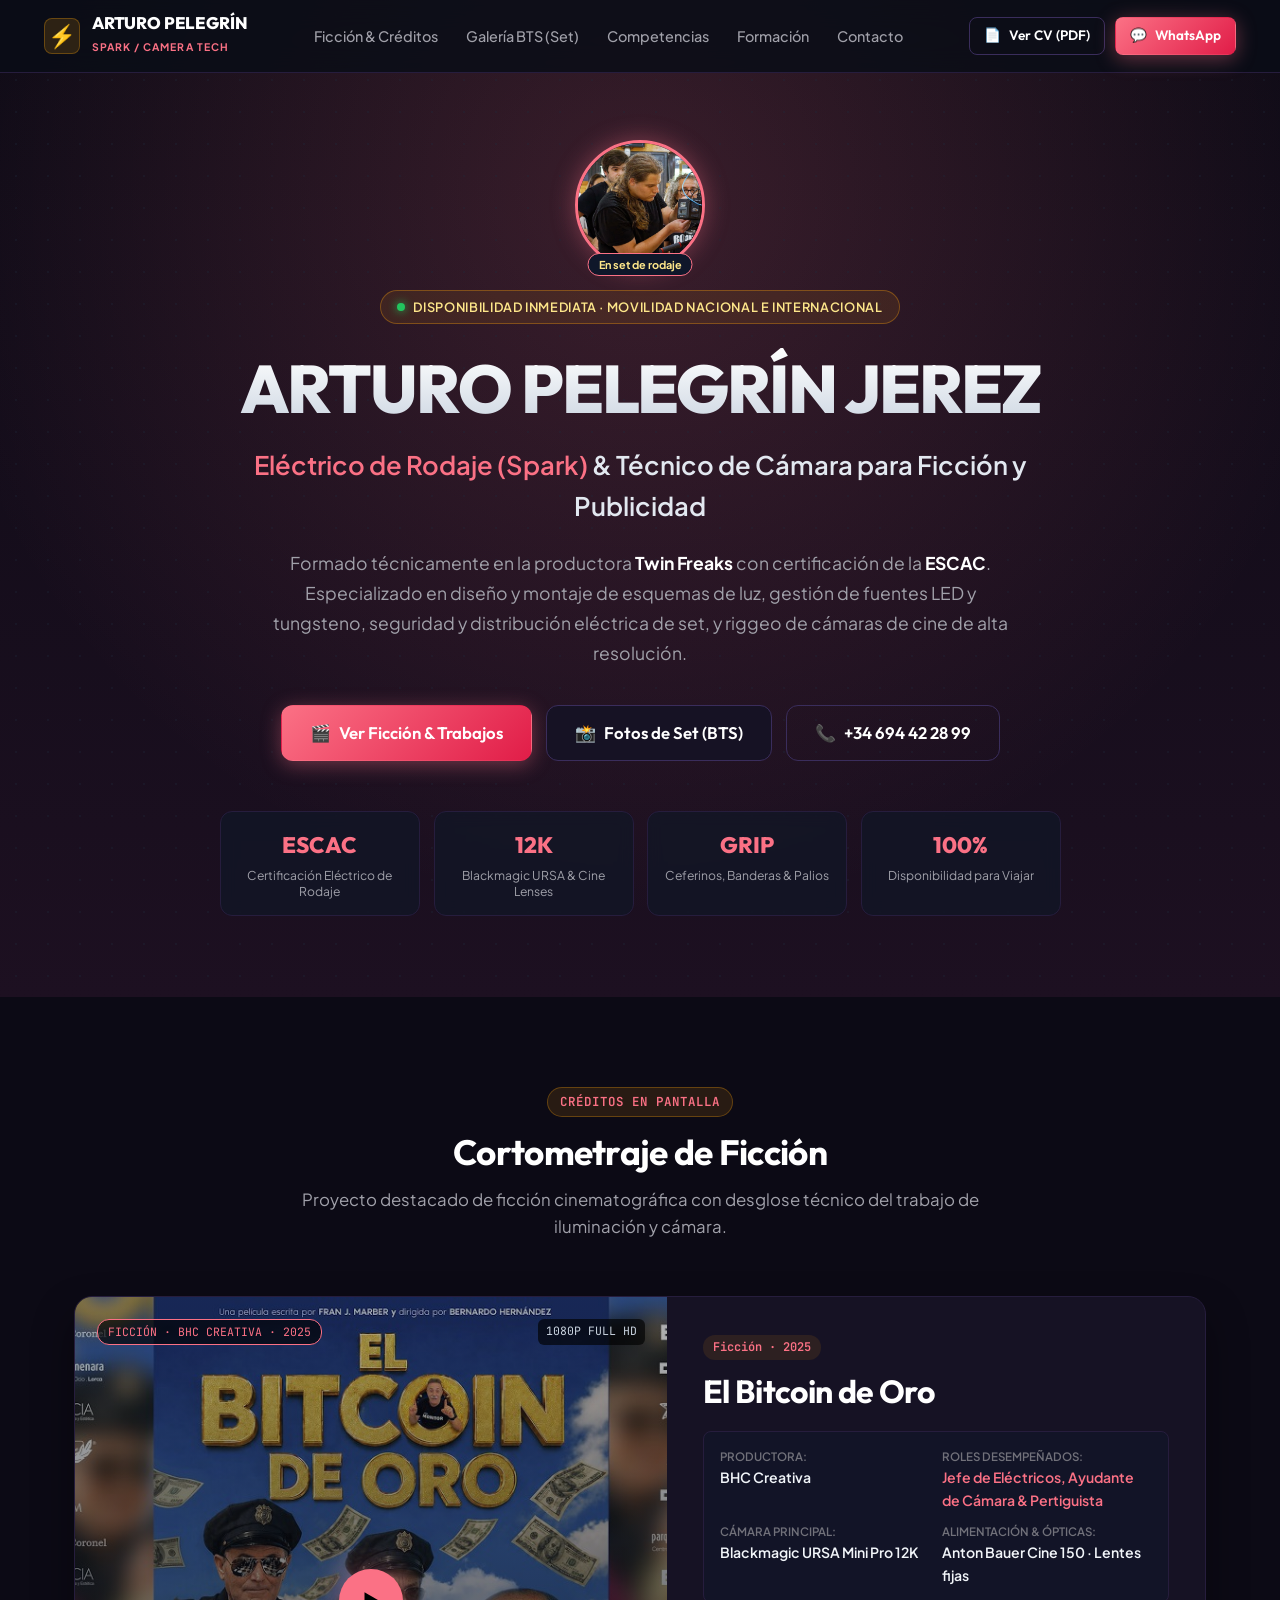
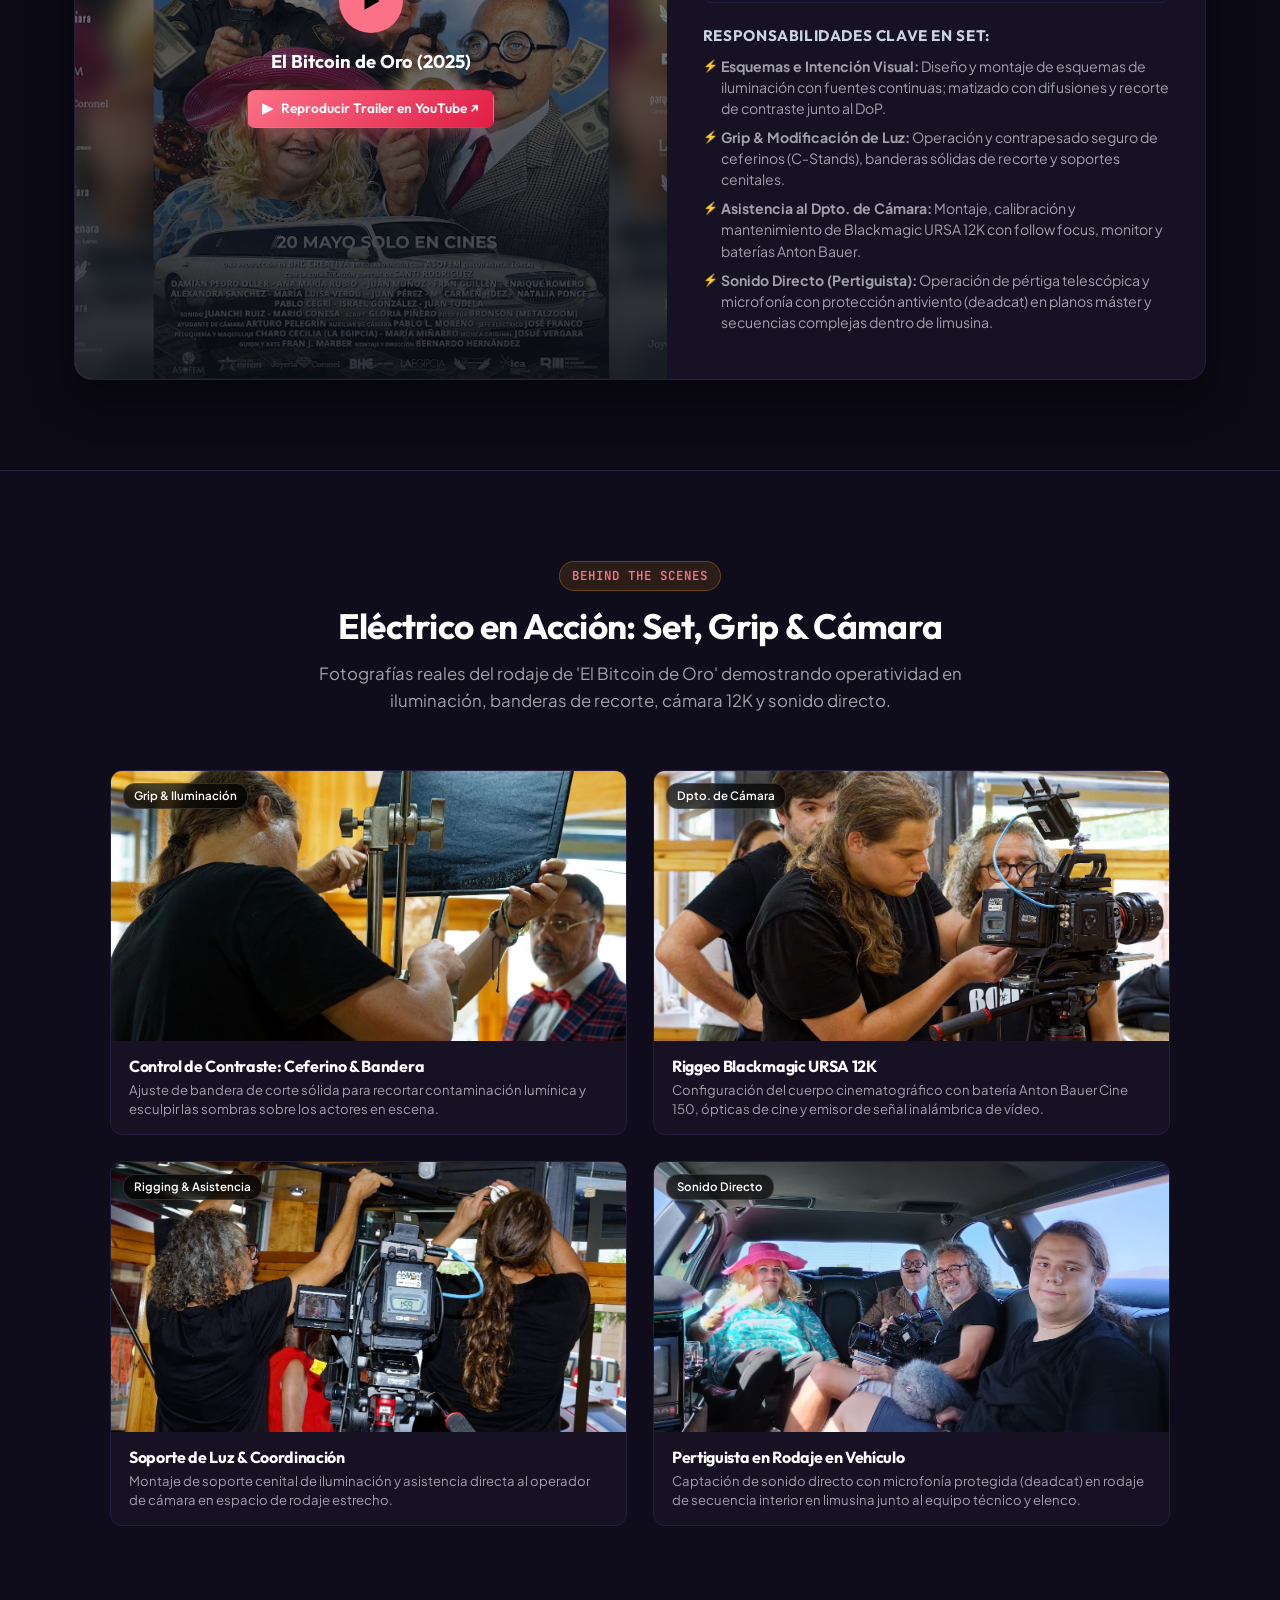
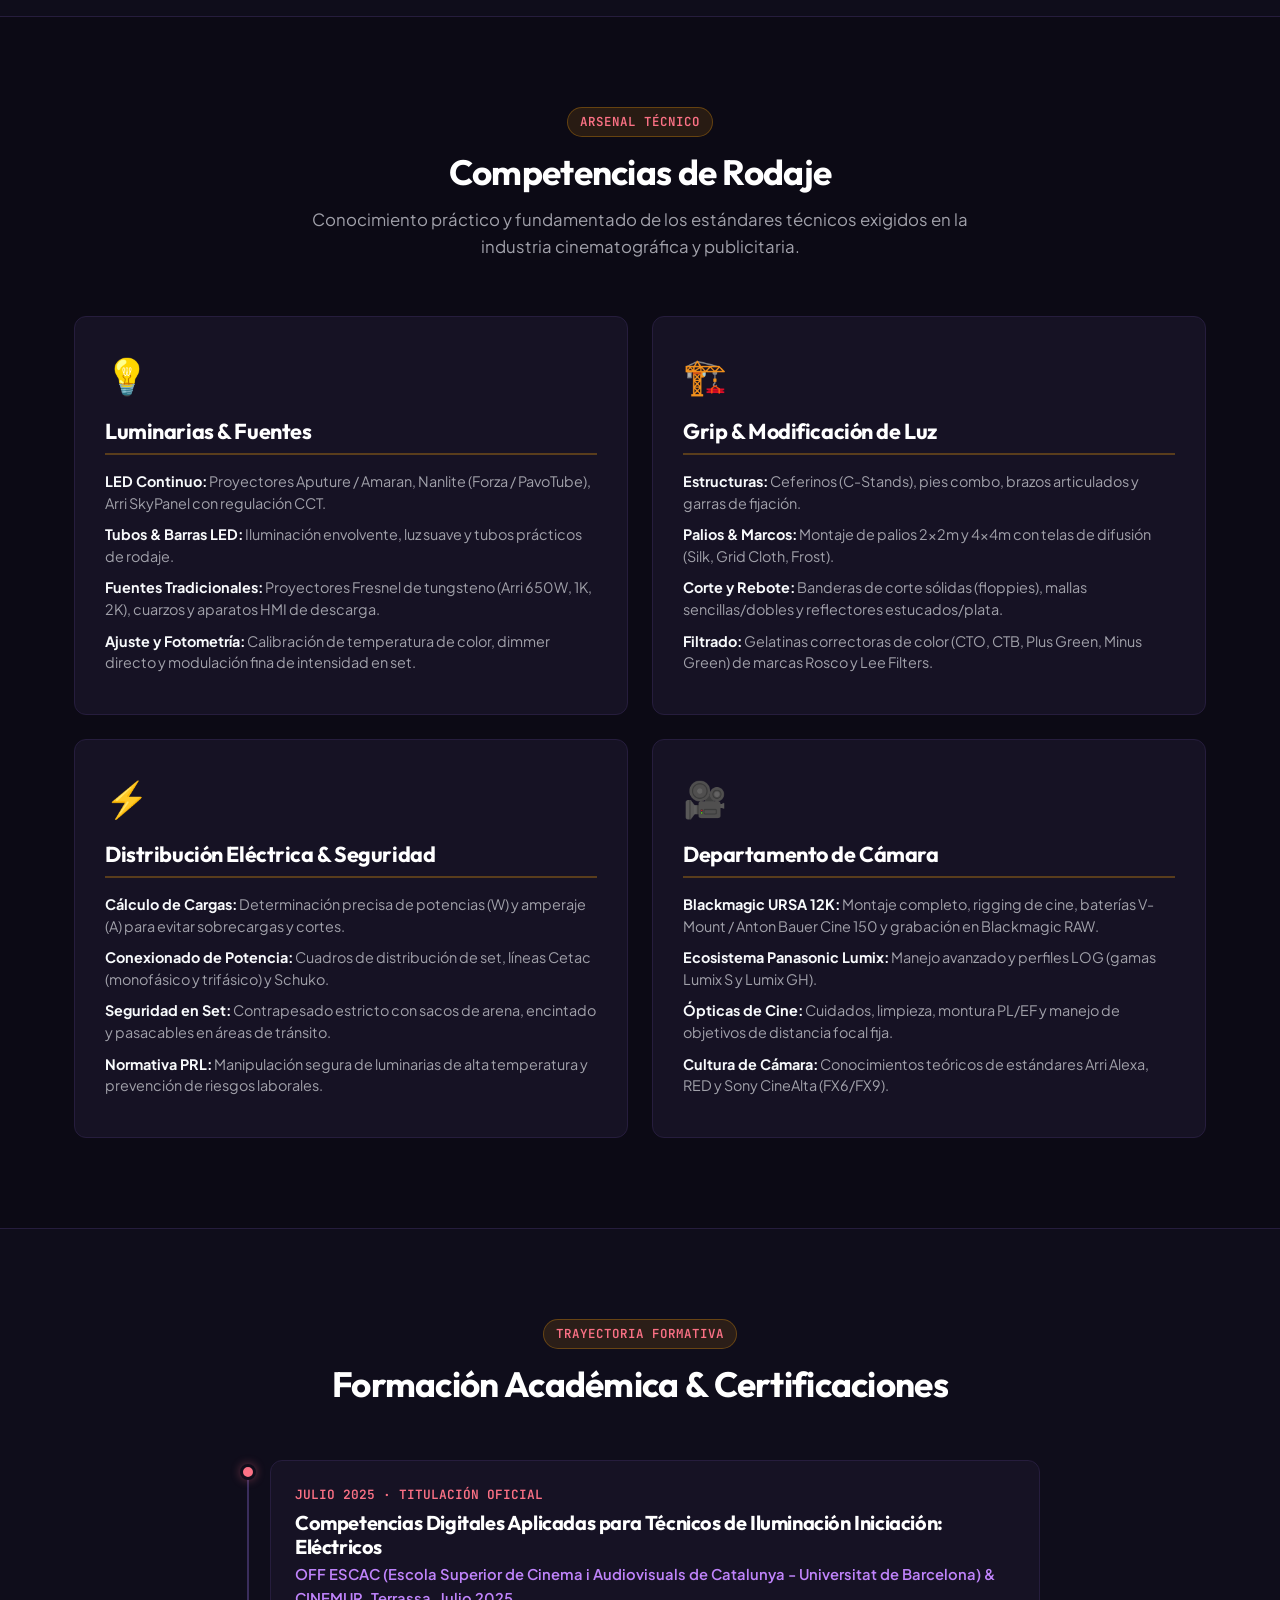
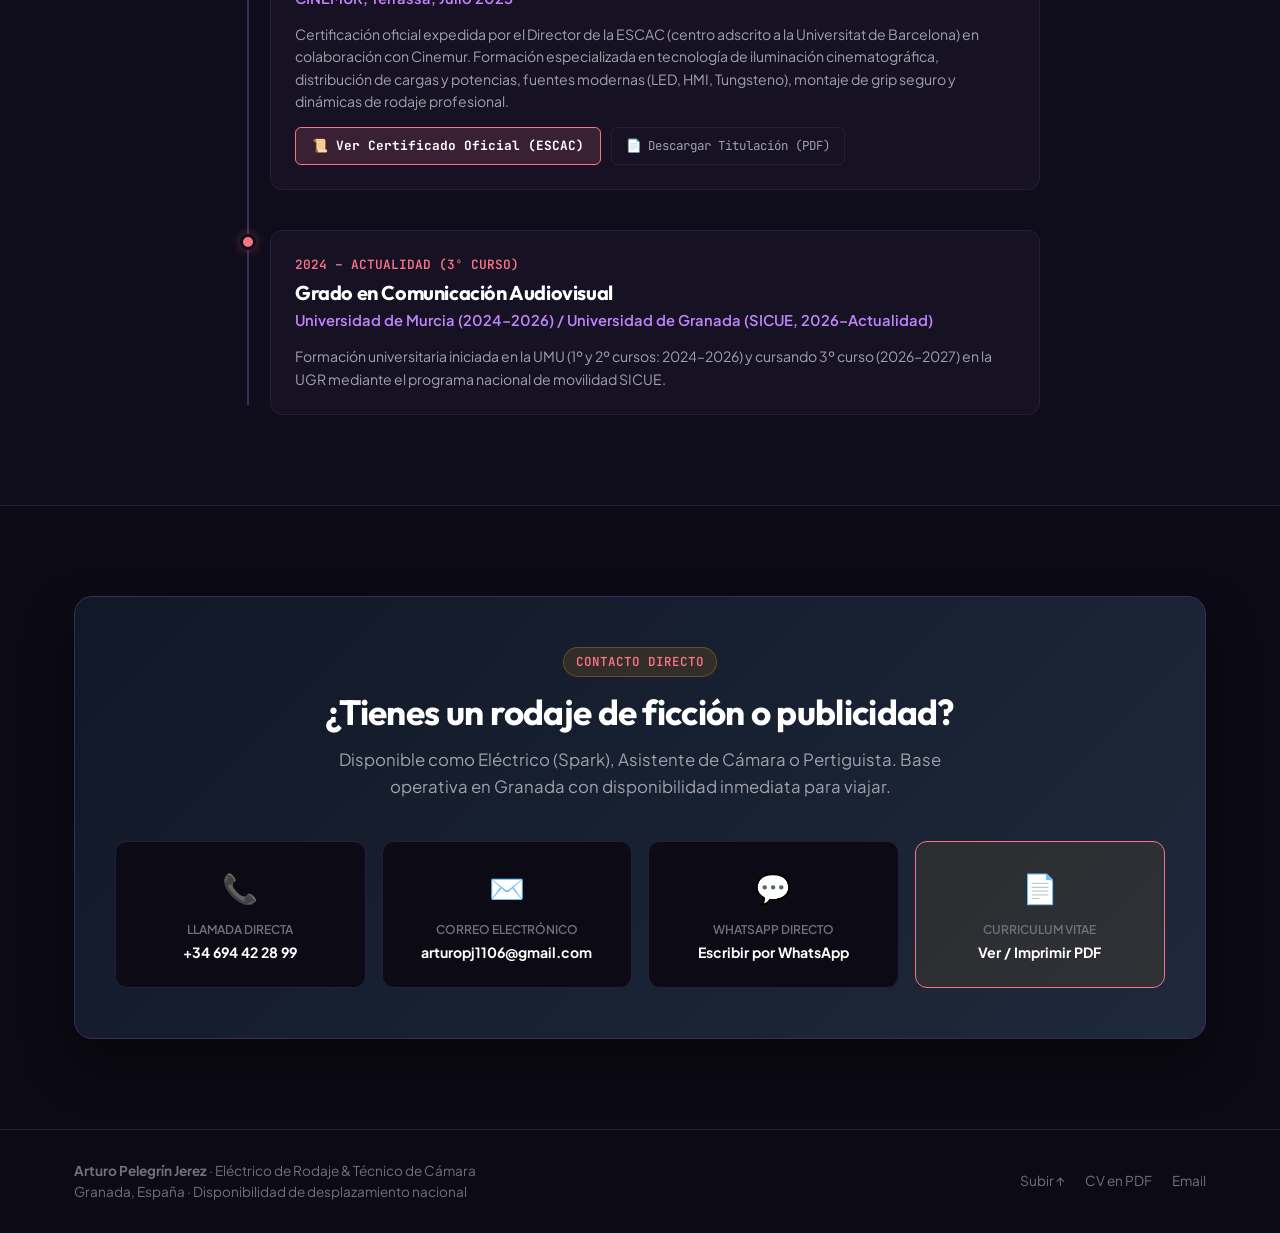
==== index.html @ cb29fe8a "Add files via upload" ====
<!DOCTYPE html>
<html lang="es">
<head>
  <meta charset="UTF-8">
  <meta name="viewport" content="width=device-width, initial-scale=1.0">
  <meta name="description" content="Portfolio profesional de Arturo Pelegrín Jerez - Eléctrico de Rodaje, Asistente de Cámara y Pertiguista para ficción y publicidad.">
  <title>Arturo Pelegrín | Eléctrico de Rodaje & Asistente de Cámara</title>
  
  <link rel="preconnect" href="https://fonts.googleapis.com">
  <link rel="preconnect" href="https://fonts.gstatic.com" crossorigin>
  <link href="https://fonts.googleapis.com/css2?family=Outfit:wght@300;400;500;600;700;800&family=Plus+Jakarta+Sans:wght@300;400;500;600;700&family=JetBrains+Mono:wght@400;600&display=swap" rel="stylesheet">
  
  <link rel="stylesheet" href="styles.css">
</head>
<body>

  <!-- Barra de Progreso de Scroll Superior -->
  <div class="scroll-progress-line" id="scrollProgressLine" aria-hidden="true"></div>

  <!-- Navegación Superior -->
  <nav class="navbar" id="navbar">
    <div class="nav-container">
      <a href="#hero" class="brand-logo">
        <span class="logo-mark">⚡</span>
        <div class="logo-text">
          <span class="name">ARTURO PELEGRÍN</span>
          <span class="sub">SPARK / CAMERA TECH</span>
        </div>
      </a>

      <div class="nav-links">
        <a href="#fiction">Ficción & Créditos</a>
        <a href="#bts-gallery">Galería BTS (Set)</a>
        <a href="#skills">Competencias</a>
        <a href="#education">Formación</a>
        <a href="#contact">Contacto</a>
      </div>

      <div class="nav-actions">
        <a href="cv.html" target="_blank" class="btn btn-outline btn-sm">
          <span>📄</span> Ver CV (PDF)
        </a>
        <a href="https://wa.me/34694422899?text=Hola%20Arturo,%20he%20visto%20tu%20portfolio%20y%20me%20gustar%C3%ADa%20contactar%20contigo%20para%20un%20rodaje" target="_blank" class="btn btn-accent btn-sm">
          <span>💬</span> WhatsApp
        </a>
      </div>

      <button class="menu-toggle" id="menuToggle" aria-label="Abrir menú">
        <span></span>
        <span></span>
        <span></span>
      </button>
    </div>
  </nav>

  <!-- Hero Section -->
  <header class="hero" id="hero">
    <div class="hero-overlay"></div>
    <div class="hero-content">
      <div class="hero-avatar-wrap">
        <img src="IMG-20250721-WA0058.jpg" alt="Arturo Pelegrín en rodaje de cine" class="hero-avatar">
        <span class="avatar-tag">En set de rodaje</span>
      </div>
      <div class="hero-badge">
        <span class="status-dot"></span> DISPONIBILIDAD INMEDIATA · MOVILIDAD NACIONAL E INTERNACIONAL
      </div>
      <h1 class="hero-title">
        ARTURO PELEGRÍN JEREZ
      </h1>
      <p class="hero-subtitle">
        <span class="text-amber">Eléctrico de Rodaje (Spark)</span> & Técnico de Cámara para Ficción y Publicidad
      </p>
      <p class="hero-bio">
        Formado técnicamente en la productora <strong>Twin Freaks</strong> con certificación de la <strong>ESCAC</strong>. Especializado en diseño y montaje de esquemas de luz, gestión de fuentes LED y tungsteno, seguridad y distribución eléctrica de set, y riggeo de cámaras de cine de alta resolución.
      </p>
      
      <div class="hero-cta-group">
        <a href="#fiction" class="btn btn-accent btn-lg">
          <span>🎬</span> Ver Ficción & Trabajos
        </a>
        <a href="#bts-gallery" class="btn btn-secondary btn-lg">
          <span>📸</span> Fotos de Set (BTS)
        </a>
        <a href="tel:+34694422899" class="btn btn-outline btn-lg">
          <span>📞</span> +34 694 42 28 99
        </a>
      </div>

      <!-- Métricas rápidas de rodaje -->
      <div class="hero-stats">
        <div class="stat-card">
          <div class="stat-number">ESCAC</div>
          <div class="stat-label">Certificación Eléctrico de Rodaje</div>
        </div>
        <div class="stat-card">
          <div class="stat-number">12K</div>
          <div class="stat-label">Blackmagic URSA & Cine Lenses</div>
        </div>
        <div class="stat-card">
          <div class="stat-number">GRIP</div>
          <div class="stat-label">Ceferinos, Banderas & Palios</div>
        </div>
        <div class="stat-card">
          <div class="stat-number">100%</div>
          <div class="stat-label">Disponibilidad para Viajar</div>
        </div>
      </div>
    </div>
  </header>

  <!-- Ficción y Crédito Destacado: El Bitcoin de Oro -->
  <section class="section" id="fiction">
    <div class="container">
      <div class="section-header">
        <span class="section-tag">CRÉDITOS EN PANTALLA</span>
        <h2 class="section-title">Cortometraje de Ficción</h2>
        <p class="section-description">
          Proyecto destacado de ficción cinematográfica con desglose técnico del trabajo de iluminación y cámara.
        </p>
      </div>

      <div class="project-card">
        <!-- Visual / Reproductor -->
        <div class="project-media">
          <div class="video-container" id="videoContainer" style="position: relative; width: 100%; height: 100%; min-height: 380px; background: #000; overflow: hidden;">
            <img src="trailer_poster.jpg" alt="El Bitcoin de Oro — Cartel Oficial" style="width: 100%; height: 100%; object-fit: cover; display: block;">
            <div style="position: absolute; inset: 0; background: linear-gradient(180deg, rgba(10,14,23,0.3) 0%, rgba(10,14,23,0.85) 100%); display: flex; flex-direction: column; justify-content: space-between; padding: 22px;">
              <div style="display: flex; justify-content: space-between; font-family: 'JetBrains Mono', monospace; font-size: 0.72rem; color: #cbd5e1; text-transform: uppercase;">
                <span style="background: rgba(0,0,0,0.65); border: 1px solid var(--amber); color: var(--amber); padding: 3px 10px; border-radius: 12px;">Ficción · BHC Creativa · 2025</span>
                <span style="background: rgba(0,0,0,0.65); padding: 3px 8px; border-radius: 6px;">1080p Full HD</span>
              </div>
              <div style="display: flex; flex-direction: column; align-items: center; justify-content: center; gap: 14px; text-align: center;">
                <a href="https://www.youtube.com/watch?v=bVJZdsOnWVM" target="_blank" rel="noopener noreferrer" style="width: 64px; height: 64px; background: var(--amber); color: #000; border-radius: 50%; display: flex; align-items: center; justify-content: center; box-shadow: 0 0 30px var(--amber-glow); text-decoration: none; transition: transform 0.2s;" onmouseover="this.style.transform='scale(1.1)'" onmouseout="this.style.transform='scale(1)'" aria-label="Reproducir trailer en YouTube">
                  <svg width="26" height="26" viewBox="0 0 24 24" fill="currentColor"><polygon points="6 4 20 12 6 20 6 4"></polygon></svg>
                </a>
                <div style="font-size: 1.15rem; font-weight: 700; color: #fff; font-family: 'Outfit', sans-serif;">El Bitcoin de Oro (2025)</div>
                <a href="https://www.youtube.com/watch?v=bVJZdsOnWVM" target="_blank" rel="noopener noreferrer" class="btn btn-accent btn-sm">
                  <span>▶</span> Reproducir Trailer en YouTube ↗
                </a>
              </div>
              <div style="height: 6px;"></div>
            </div>
          </div>
        </div>

        <!-- Ficha Técnica y Rol -->
        <div class="project-info">
          <div class="project-tag-pill">Ficción · 2025</div>
          <h3 class="project-title">El Bitcoin de Oro</h3>
          <div class="project-meta-grid">
            <div class="meta-item">
              <span class="meta-label">Productora:</span>
              <span class="meta-val">BHC Creativa</span>
            </div>
            <div class="meta-item">
              <span class="meta-label">Roles Desempeñados:</span>
              <span class="meta-val highlight-amber">Jefe de Eléctricos, Ayudante de Cámara & Pertiguista</span>
            </div>
            <div class="meta-item">
              <span class="meta-label">Cámara Principal:</span>
              <span class="meta-val">Blackmagic URSA Mini Pro 12K</span>
            </div>
            <div class="meta-item">
              <span class="meta-label">Alimentación & Ópticas:</span>
              <span class="meta-val">Anton Bauer Cine 150 · Lentes fijas</span>
            </div>
          </div>

          <div class="project-duties">
            <h4>Responsabilidades Clave en Set:</h4>
            <ul>
              <li><strong>Esquemas e Intención Visual:</strong> Diseño y montaje de esquemas de iluminación con fuentes continuas; matizado con difusiones y recorte de contraste junto al DoP.</li>
              <li><strong>Grip & Modificación de Luz:</strong> Operación y contrapesado seguro de ceferinos (C-Stands), banderas sólidas de recorte y soportes cenitales.</li>
              <li><strong>Asistencia al Dpto. de Cámara:</strong> Montaje, calibración y mantenimiento de Blackmagic URSA 12K con follow focus, monitor y baterías Anton Bauer.</li>
              <li><strong>Sonido Directo (Pertiguista):</strong> Operación de pértiga telescópica y microfonía con protección antiviento (deadcat) en planos máster y secuencias complejas dentro de limusina.</li>
            </ul>
          </div>
        </div>
      </div>
    </div>
  </section>

  <!-- Galería BTS (Behind The Scenes) -->
  <section class="section section-dark" id="bts-gallery">
    <div class="container">
      <div class="section-header">
        <span class="section-tag">BEHIND THE SCENES</span>
        <h2 class="section-title">Eléctrico en Acción: Set, Grip & Cámara</h2>
        <p class="section-description">
          Fotografías reales del rodaje de 'El Bitcoin de Oro' demostrando operatividad en iluminación, banderas de recorte, cámara 12K y sonido directo.
        </p>
      </div>

      <div class="bts-grid" id="btsGrid">
        <!-- Foto BTS 1: Grip & Bandera -->
        <div class="bts-card" onclick="openLightbox(0)">
          <div class="bts-thumb">
            <img src="IMG-20250721-WA0067.jpg" alt="Ajuste fino de ceferino y bandera sólida de corte en set" loading="lazy">
            <span class="bts-category">Grip & Iluminación</span>
          </div>
          <div class="bts-caption">
            <h4>Control de Contraste: Ceferino & Bandera</h4>
            <p>Ajuste de bandera de corte sólida para recortar contaminación lumínica y esculpir las sombras sobre los actores en escena.</p>
          </div>
        </div>

        <!-- Foto BTS 2: Asistencia de Cámara 12K -->
        <div class="bts-card" onclick="openLightbox(1)">
          <div class="bts-thumb">
            <img src="IMG-20250721-WA0058.jpg" alt="Arturo ajustando la Blackmagic URSA Mini Pro 12K en set" loading="lazy">
            <span class="bts-category">Dpto. de Cámara</span>
          </div>
          <div class="bts-caption">
            <h4>Riggeo Blackmagic URSA 12K</h4>
            <p>Configuración del cuerpo cinematográfico con batería Anton Bauer Cine 150, ópticas de cine y emisor de señal inalámbrica de vídeo.</p>
          </div>
        </div>

        <!-- Foto BTS 3: Rigging y Posición de Cámara -->
        <div class="bts-card" onclick="openLightbox(2)">
          <div class="bts-thumb">
            <img src="IMG-20250721-WA0025.jpg" alt="Instalación de soporte de luz y posición de cámara" loading="lazy">
            <span class="bts-category">Rigging & Asistencia</span>
          </div>
          <div class="bts-caption">
            <h4>Soporte de Luz & Coordinación</h4>
            <p>Montaje de soporte cenital de iluminación y asistencia directa al operador de cámara en espacio de rodaje estrecho.</p>
          </div>
        </div>

        <!-- Foto BTS 4: Pertiguista / Sonido en Vehículo -->
        <div class="bts-card" onclick="openLightbox(3)">
          <div class="bts-thumb">
            <img src="IMG-20250713-WA0035.jpg" alt="Pertiguista y operador en rodaje interior de limusina" loading="lazy">
            <span class="bts-category">Sonido Directo</span>
          </div>
          <div class="bts-caption">
            <h4>Pertiguista en Rodaje en Vehículo</h4>
            <p>Captación de sonido directo con microfonía protegida (deadcat) en rodaje de secuencia interior en limusina junto al equipo técnico y elenco.</p>
          </div>
        </div>
      </div>
    </div>
  </section>

  <!-- Competencias Técnicas (Hard Skills) -->
  <section class="section" id="skills">
    <div class="container">
      <div class="section-header">
        <span class="section-tag">ARSENAL TÉCNICO</span>
        <h2 class="section-title">Competencias de Rodaje</h2>
        <p class="section-description">
          Conocimiento práctico y fundamentado de los estándares técnicos exigidos en la industria cinematográfica y publicitaria.
        </p>
      </div>

      <div class="skills-grid">
        <!-- Tarjeta 1: Luminarias -->
        <div class="skill-card">
          <div class="skill-card-icon">💡</div>
          <h3 class="skill-card-title">Luminarias & Fuentes</h3>
          <ul class="skill-card-list">
            <li><strong>LED Continuo:</strong> Proyectores Aputure / Amaran, Nanlite (Forza / PavoTube), Arri SkyPanel con regulación CCT.</li>
            <li><strong>Tubos & Barras LED:</strong> Iluminación envolvente, luz suave y tubos prácticos de rodaje.</li>
            <li><strong>Fuentes Tradicionales:</strong> Proyectores Fresnel de tungsteno (Arri 650W, 1K, 2K), cuarzos y aparatos HMI de descarga.</li>
            <li><strong>Ajuste y Fotometría:</strong> Calibración de temperatura de color, dimmer directo y modulación fina de intensidad en set.</li>
          </ul>
        </div>

        <!-- Tarjeta 2: Grip & Modificación -->
        <div class="skill-card">
          <div class="skill-card-icon">🏗️</div>
          <h3 class="skill-card-title">Grip & Modificación de Luz</h3>
          <ul class="skill-card-list">
            <li><strong>Estructuras:</strong> Ceferinos (C-Stands), pies combo, brazos articulados y garras de fijación.</li>
            <li><strong>Palios & Marcos:</strong> Montaje de palios 2x2m y 4x4m con telas de difusión (Silk, Grid Cloth, Frost).</li>
            <li><strong>Corte y Rebote:</strong> Banderas de corte sólidas (floppies), mallas sencillas/dobles y reflectores estucados/plata.</li>
            <li><strong>Filtrado:</strong> Gelatinas correctoras de color (CTO, CTB, Plus Green, Minus Green) de marcas Rosco y Lee Filters.</li>
          </ul>
        </div>

        <!-- Tarjeta 3: Distribución Eléctrica -->
        <div class="skill-card">
          <div class="skill-card-icon">⚡</div>
          <h3 class="skill-card-title">Distribución Eléctrica & Seguridad</h3>
          <ul class="skill-card-list">
            <li><strong>Cálculo de Cargas:</strong> Determinación precisa de potencias (W) y amperaje (A) para evitar sobrecargas y cortes.</li>
            <li><strong>Conexionado de Potencia:</strong> Cuadros de distribución de set, líneas Cetac (monofásico y trifásico) y Schuko.</li>
            <li><strong>Seguridad en Set:</strong> Contrapesado estricto con sacos de arena, encintado y pasacables en áreas de tránsito.</li>
            <li><strong>Normativa PRL:</strong> Manipulación segura de luminarias de alta temperatura y prevención de riesgos laborales.</li>
          </ul>
        </div>

        <!-- Tarjeta 4: Departamento de Cámara -->
        <div class="skill-card">
          <div class="skill-card-icon">🎥</div>
          <h3 class="skill-card-title">Departamento de Cámara</h3>
          <ul class="skill-card-list">
            <li><strong>Blackmagic URSA 12K:</strong> Montaje completo, rigging de cine, baterías V-Mount / Anton Bauer Cine 150 y grabación en Blackmagic RAW.</li>
            <li><strong>Ecosistema Panasonic Lumix:</strong> Manejo avanzado y perfiles LOG (gamas Lumix S y Lumix GH).</li>
            <li><strong>Ópticas de Cine:</strong> Cuidados, limpieza, montura PL/EF y manejo de objetivos de distancia focal fija.</li>
            <li><strong>Cultura de Cámara:</strong> Conocimientos teóricos de estándares Arri Alexa, RED y Sony CineAlta (FX6/FX9).</li>
          </ul>
        </div>
      </div>
    </div>
  </section>

  <!-- Formación Académica & Certificaciones -->
  <section class="section section-dark" id="education">
    <div class="container">
      <div class="section-header">
        <span class="section-tag">TRAYECTORIA FORMATIVA</span>
        <h2 class="section-title">Formación Académica & Certificaciones</h2>
      </div>

      <div class="timeline">
        <div class="timeline-item">
          <div class="timeline-dot"></div>
          <div class="timeline-content">
            <div class="timeline-date">JULIO 2025 · TITULACIÓN OFICIAL</div>
            <h3 class="timeline-title">Competencias Digitales Aplicadas para Técnicos de Iluminación Iniciación: Eléctricos</h3>
            <div class="timeline-institution">OFF ESCAC (Escola Superior de Cinema i Audiovisuals de Catalunya - Universitat de Barcelona) & CINEMUR, Terrassa, Julio 2025</div>
            <p class="timeline-desc">Certificación oficial expedida por el Director de la ESCAC (centro adscrito a la Universitat de Barcelona) en colaboración con Cinemur. Formación especializada en tecnología de iluminación cinematográfica, distribución de cargas y potencias, fuentes modernas (LED, HMI, Tungsteno), montaje de grip seguro y dinámicas de rodaje profesional.</p>
            <div style="margin-top: 14px; display: flex; gap: 10px; flex-wrap: wrap;">
              <button onclick="openCertificateModal()" style="display:inline-flex; align-items:center; gap:8px; background:rgba(251,113,133,0.15); border:1px solid var(--amber); color:var(--primary, #fff); padding:8px 16px; border-radius:6px; font-family:'JetBrains Mono',monospace; font-size:0.8rem; font-weight:700; cursor:pointer; transition:all 0.2s;">
                📜 <span>Ver Certificado Oficial (ESCAC)</span>
              </button>
              <a href="certificado_escac.pdf" target="_blank" style="display:inline-flex; align-items:center; gap:6px; background:var(--bg-card); border:1px solid var(--border); color:var(--text-muted); padding:8px 14px; border-radius:6px; font-family:'JetBrains Mono',monospace; font-size:0.78rem; text-decoration:none;">
                📄 <span>Descargar Titulación (PDF)</span>
              </a>
            </div>
          </div>
        </div>

        <div class="timeline-item">
          <div class="timeline-dot"></div>
          <div class="timeline-content">
            <div class="timeline-date">2024 – ACTUALIDAD (3º CURSO)</div>
            <h3 class="timeline-title">Grado en Comunicación Audiovisual</h3>
            <div class="timeline-institution">Universidad de Murcia (2024–2026) / Universidad de Granada (SICUE, 2026–Actualidad)</div>
            <p class="timeline-desc">Formación universitaria iniciada en la UMU (1º y 2º cursos: 2024–2026) y cursando 3º curso (2026–2027) en la UGR mediante el programa nacional de movilidad SICUE.</p>
          </div>
        </div>
      </div>
    </div>
  </section>

  <!-- Contacto Directo -->
  <section class="section" id="contact">
    <div class="container">
      <div class="contact-card">
        <div class="contact-header">
          <span class="section-tag">CONTACTO DIRECTO</span>
          <h2 class="contact-title">¿Tienes un rodaje de ficción o publicidad?</h2>
          <p class="contact-desc">Disponible como Eléctrico (Spark), Asistente de Cámara o Pertiguista. Base operativa en Granada con disponibilidad inmediata para viajar.</p>
        </div>

        <div class="contact-methods">
          <a href="tel:+34694422899" class="contact-method-card">
            <div class="contact-icon">📞</div>
            <div class="contact-info">
              <span class="method-label">Llamada Directa</span>
              <span class="method-val">+34 694 42 28 99</span>
            </div>
          </a>

          <a href="mailto:arturopj1106@gmail.com" class="contact-method-card">
            <div class="contact-icon">✉️</div>
            <div class="contact-info">
              <span class="method-label">Correo Electrónico</span>
              <span class="method-val">arturopj1106@gmail.com</span>
            </div>
          </a>

          <a href="https://wa.me/34694422899?text=Hola%20Arturo,%20te%20escribo%20para%20un%20proyecto" target="_blank" class="contact-method-card">
            <div class="contact-icon">💬</div>
            <div class="contact-info">
              <span class="method-label">WhatsApp Directo</span>
              <span class="method-val">Escribir por WhatsApp</span>
            </div>
          </a>

          <a href="cv.html" target="_blank" class="contact-method-card highlight-card">
            <div class="contact-icon">📄</div>
            <div class="contact-info">
              <span class="method-label">Curriculum Vitae</span>
              <span class="method-val">Ver / Imprimir PDF</span>
            </div>
          </a>
        </div>
      </div>
    </div>
  </section>

  <!-- Footer -->
  <footer class="footer">
    <div class="container footer-content">
      <div class="footer-left">
        <strong>Arturo Pelegrín Jerez</strong> · Eléctrico de Rodaje & Técnico de Cámara
        <p>Granada, España · Disponibilidad de desplazamiento nacional</p>
      </div>
      <div class="footer-right">
        <a href="#hero">Subir ↑</a>
        <a href="cv.html" target="_blank">CV en PDF</a>
        <a href="mailto:arturopj1106@gmail.com">Email</a>
      </div>
    </div>
  </footer>

  <!-- Lightbox Modal para Galería BTS -->
  <div class="lightbox" id="lightbox" onclick="closeLightbox(event)">
    <div class="lightbox-dialog" onclick="event.stopPropagation()">
      <button class="lightbox-close" onclick="closeLightbox()" aria-label="Cerrar">✕</button>
      <div class="lightbox-img-box" id="lightboxImgBox">
        <!-- Renderizado por script.js -->
      </div>
      <div class="lightbox-caption" id="lightboxCaption"></div>
    </div>
  </div>

  <script src="script.js"></script>
</body>
</html>
---- styles.css ----
/* ==========================================================================
   PORTFOLIO ARTURO PELEGRÍN - ESTILOS CINEMATOGRÁFICOS MODERNOS
   ========================================================================== */

:root {
  --bg-dark: #0c0a15;
  --bg-card: #161224;
  --bg-card-hover: #211a36;
  --bg-surface: #0f0d1b;
  --primary: #ffffff;
  --text-muted: #a1a1aa;
  --text-dim: #71717a;
  --border: #261d3d;
  --border-light: #3a2d5c;
  --amber: #fb7185;
  --amber-glow: rgba(251, 113, 133, 0.38);
  --amber-dark: #e11d48;
  --blue-tech: #c084fc;
  --radius-sm: 8px;
  --radius-md: 12px;
  --radius-lg: 18px;
  --transition: all 0.25s cubic-bezier(0.16, 1, 0.3, 1);
}

* {
  box-sizing: border-box;
  margin: 0;
  padding: 0;
}

html {
  scroll-behavior: smooth;
  font-size: 16px;
}

body {
  font-family: 'Plus Jakarta Sans', -apple-system, BlinkMacSystemFont, sans-serif;
  background-color: var(--bg-dark);
  color: var(--primary);
  line-height: 1.6;
  overflow-x: hidden;
  -webkit-font-smoothing: antialiased;
}

a {
  color: inherit;
  text-decoration: none;
}

.container {
  width: 100%;
  max-width: 1180px;
  margin: 0 auto;
  padding: 0 24px;
}

/* ==========================================================================
   TIPOGRAFÍA Y ELEMENTOS GLOBALES
   ========================================================================== */

h1, h2, h3, h4 {
  font-family: 'Outfit', sans-serif;
  font-weight: 700;
  letter-spacing: -0.02em;
  line-height: 1.2;
}

.text-amber {
  color: var(--amber);
}

.section {
  padding: 90px 0;
  position: relative;
}

.section-dark {
  background-color: var(--bg-surface);
  border-top: 1px solid var(--border);
  border-bottom: 1px solid var(--border);
}

.section-header {
  text-align: center;
  max-width: 680px;
  margin: 0 auto 55px auto;
}

.section-tag {
  display: inline-block;
  font-family: 'JetBrains Mono', monospace;
  font-size: 0.78rem;
  font-weight: 600;
  color: var(--amber);
  background: rgba(245, 158, 11, 0.12);
  border: 1px solid rgba(245, 158, 11, 0.3);
  padding: 4px 12px;
  border-radius: 20px;
  letter-spacing: 0.08em;
  margin-bottom: 14px;
  text-transform: uppercase;
}

.section-title {
  font-size: 2.2rem;
  margin-bottom: 14px;
}

.section-description {
  font-size: 1.05rem;
  color: var(--text-muted);
}

/* ==========================================================================
   BOTONES
   ========================================================================== */

.btn {
  display: inline-flex;
  align-items: center;
  justify-content: center;
  gap: 8px;
  font-family: 'Outfit', sans-serif;
  font-weight: 600;
  padding: 10px 20px;
  border-radius: var(--radius-sm);
  cursor: pointer;
  transition: var(--transition);
  font-size: 0.95rem;
  border: 1px solid transparent;
}

.btn-sm {
  padding: 7px 14px;
  font-size: 0.85rem;
}

.btn-lg {
  padding: 14px 28px;
  font-size: 1.05rem;
  border-radius: var(--radius-md);
}

.btn-accent {
  background: linear-gradient(135deg, var(--amber) 0%, var(--amber-dark) 100%);
  color: #ffffff;
  box-shadow: 0 4px 20px var(--amber-glow);
}

.btn-accent:hover {
  transform: translateY(-2px);
  box-shadow: 0 8px 25px rgba(245, 158, 11, 0.4);
}

.btn-secondary {
  background: var(--bg-card);
  color: #ffffff;
  border-color: var(--border-light);
}

.btn-secondary:hover {
  background: var(--bg-card-hover);
  border-color: var(--amber);
  transform: translateY(-2px);
}

.btn-outline {
  background: transparent;
  color: #ffffff;
  border-color: var(--border-light);
}

.btn-outline:hover {
  border-color: var(--amber);
  color: var(--amber);
  background: rgba(245, 158, 11, 0.05);
}

/* ==========================================================================
   NAVBAR
   ========================================================================== */

.navbar {
  position: fixed;
  top: 0;
  left: 0;
  width: 100%;
  z-index: 100;
  background: rgba(10, 14, 23, 0.85);
  backdrop-filter: blur(14px);
  border-bottom: 1px solid var(--border);
  transition: var(--transition);
}

.nav-container {
  max-width: 1240px;
  margin: 0 auto;
  padding: 14px 24px;
  display: flex;
  align-items: center;
  justify-content: space-between;
}

.brand-logo {
  display: flex;
  align-items: center;
  gap: 12px;
}

.logo-mark {
  font-size: 1.4rem;
  background: rgba(245, 158, 11, 0.15);
  width: 36px;
  height: 36px;
  display: flex;
  align-items: center;
  justify-content: center;
  border-radius: 8px;
  border: 1px solid rgba(245, 158, 11, 0.3);
}

.logo-text .name {
  font-family: 'Outfit', sans-serif;
  font-size: 1.05rem;
  font-weight: 800;
  letter-spacing: -0.01em;
  display: block;
  line-height: 1.1;
}

.logo-text .sub {
  font-size: 0.65rem;
  color: var(--amber);
  font-weight: 700;
  letter-spacing: 0.1em;
}

.nav-links {
  display: flex;
  align-items: center;
  gap: 28px;
}

.nav-links a {
  font-size: 0.9rem;
  font-weight: 500;
  color: var(--text-muted);
  transition: var(--transition);
}

.nav-links a:hover {
  color: var(--amber);
}

.nav-actions {
  display: flex;
  align-items: center;
  gap: 10px;
}

.menu-toggle {
  display: none;
  background: none;
  border: none;
  cursor: pointer;
  flex-direction: column;
  gap: 5px;
  padding: 6px;
}

.menu-toggle span {
  display: block;
  width: 22px;
  height: 2px;
  background: #ffffff;
  border-radius: 2px;
}

/* ==========================================================================
   HERO SECTION
   ========================================================================== */

.hero {
  min-height: 90vh;
  padding: 140px 24px 80px 24px;
  display: flex;
  align-items: center;
  justify-content: center;
  position: relative;
  background: radial-gradient(circle at 50% 20%, rgba(251, 113, 133, 0.18) 0%, rgba(10, 14, 23, 0) 70%), linear-gradient(180deg, #0c0a15 0%, #1d1021 100%);
  text-align: center;
}

.hero-overlay {
  position: absolute;
  inset: 0;
  background-image: radial-gradient(#1e293b 1px, transparent 1px);
  background-size: 32px 32px;
  opacity: 0.3;
  pointer-events: none;
}

.hero-content {
  position: relative;
  max-width: 900px;
  z-index: 2;
}

.hero-avatar-wrap {
  width: 130px;
  height: 130px;
  margin: 0 auto 20px auto;
  position: relative;
}

.hero-avatar {
  width: 100%;
  height: 100%;
  border-radius: 50%;
  object-fit: cover;
  object-position: 30% 15%;
  border: 3px solid var(--amber);
  box-shadow: 0 0 25px var(--amber-glow);
  display: block;
}

.avatar-tag {
  position: absolute;
  bottom: -6px;
  left: 50%;
  transform: translateX(-50%);
  background: #0f172a;
  border: 1px solid var(--amber);
  color: #fde68a;
  font-size: 0.68rem;
  font-weight: 700;
  padding: 2px 10px;
  border-radius: 12px;
  white-space: nowrap;
}

.hero-badge {
  display: inline-flex;
  align-items: center;
  gap: 8px;
  background: rgba(245, 158, 11, 0.1);
  border: 1px solid rgba(245, 158, 11, 0.35);
  color: #fde68a;
  font-size: 0.8rem;
  font-weight: 600;
  padding: 6px 16px;
  border-radius: 30px;
  margin-bottom: 24px;
  letter-spacing: 0.05em;
}

.status-dot {
  width: 8px;
  height: 8px;
  background: #22c55e;
  border-radius: 50%;
  box-shadow: 0 0 10px #22c55e;
  animation: pulse 2s infinite;
}

@keyframes pulse {
  0% { transform: scale(0.95); opacity: 0.8; }
  50% { transform: scale(1.15); opacity: 1; }
  100% { transform: scale(0.95); opacity: 0.8; }
}

.hero-title {
  font-size: clamp(2.5rem, 6vw, 4.2rem);
  font-weight: 800;
  letter-spacing: -0.03em;
  margin-bottom: 16px;
  background: linear-gradient(180deg, #ffffff 0%, #cbd5e1 100%);
  -webkit-background-clip: text;
  -webkit-text-fill-color: transparent;
}

.hero-subtitle {
  font-size: clamp(1.2rem, 3vw, 1.6rem);
  font-weight: 600;
  color: #e2e8f0;
  margin-bottom: 22px;
}

.hero-bio {
  font-size: 1.1rem;
  color: var(--text-muted);
  max-width: 740px;
  margin: 0 auto 36px auto;
  line-height: 1.7;
}

.hero-bio strong {
  color: #ffffff;
}

.hero-cta-group {
  display: flex;
  flex-wrap: wrap;
  align-items: center;
  justify-content: center;
  gap: 14px;
  margin-bottom: 50px;
}

.hero-stats {
  display: grid;
  grid-template-columns: repeat(4, 1fr);
  gap: 14px;
  max-width: 840px;
  margin: 0 auto;
}

.stat-card {
  background: rgba(17, 24, 39, 0.7);
  border: 1px solid var(--border);
  padding: 16px;
  border-radius: var(--radius-md);
  backdrop-filter: blur(8px);
  transition: var(--transition);
}

.stat-card:hover {
  border-color: var(--amber);
  transform: translateY(-3px);
}

.stat-number {
  font-family: 'Outfit', sans-serif;
  font-size: 1.4rem;
  font-weight: 800;
  color: var(--amber);
  margin-bottom: 4px;
}

.stat-label {
  font-size: 0.76rem;
  color: var(--text-muted);
  line-height: 1.3;
}

/* ==========================================================================
   SECCIÓN FICCIÓN: EL BITCOIN DE ORO
   ========================================================================== */

.project-card {
  background: var(--bg-card);
  border: 1px solid var(--border);
  border-radius: var(--radius-lg);
  overflow: hidden;
  display: grid;
  grid-template-columns: 1.1fr 1fr;
  box-shadow: 0 20px 40px rgba(0, 0, 0, 0.4);
}

.project-media {
  background: #000000;
  display: flex;
  align-items: center;
  justify-content: center;
  position: relative;
  min-height: 380px;
}

.video-container {
  width: 100%;
  height: 100%;
  position: relative;
  display: flex;
  align-items: center;
  justify-content: center;
}

.video-placeholder {
  width: 100%;
  height: 100%;
  min-height: 380px;
  background: radial-gradient(circle, #1e293b 0%, #090d16 100%);
  display: flex;
  flex-direction: column;
  align-items: center;
  justify-content: center;
  cursor: pointer;
  position: relative;
  overflow: hidden;
}

.video-placeholder::before {
  content: "";
  position: absolute;
  inset: 0;
  background: linear-gradient(135deg, rgba(245, 158, 11, 0.15) 0%, transparent 60%);
}

.play-btn-circle {
  width: 68px;
  height: 68px;
  background: var(--amber);
  color: #000000;
  border-radius: 50%;
  display: flex;
  align-items: center;
  justify-content: center;
  box-shadow: 0 0 30px var(--amber-glow);
  transition: var(--transition);
  position: relative;
  z-index: 2;
}

.video-placeholder:hover .play-btn-circle {
  transform: scale(1.12);
  background: #fbbf24;
}

.video-meta-overlay {
  position: absolute;
  bottom: 20px;
  left: 20px;
  z-index: 2;
  text-align: left;
}

.video-meta-overlay h3 {
  font-size: 1.15rem;
  color: #ffffff;
}

.video-meta-overlay p {
  font-size: 0.85rem;
  color: var(--amber);
}

.project-info {
  padding: 38px 36px;
  display: flex;
  flex-direction: column;
  justify-content: center;
}

.project-tag-pill {
  align-self: flex-start;
  font-family: 'JetBrains Mono', monospace;
  font-size: 0.75rem;
  font-weight: 600;
  color: var(--amber);
  background: rgba(245, 158, 11, 0.1);
  padding: 3px 10px;
  border-radius: 12px;
  margin-bottom: 12px;
}

.project-title {
  font-size: 2rem;
  margin-bottom: 20px;
}

.project-meta-grid {
  display: grid;
  grid-template-columns: 1fr 1fr;
  gap: 12px;
  background: rgba(15, 23, 42, 0.6);
  padding: 16px;
  border-radius: var(--radius-sm);
  border: 1px solid var(--border);
  margin-bottom: 24px;
}

.meta-item {
  display: flex;
  flex-direction: column;
}

.meta-label {
  font-size: 0.72rem;
  color: var(--text-dim);
  text-transform: uppercase;
  font-weight: 600;
}

.meta-val {
  font-size: 0.88rem;
  font-weight: 600;
  color: #f1f5f9;
}

.meta-val.highlight-amber {
  color: var(--amber);
}

.project-duties h4 {
  font-size: 0.95rem;
  color: #cbd5e1;
  margin-bottom: 10px;
  text-transform: uppercase;
  letter-spacing: 0.04em;
}

.project-duties ul {
  list-style: none;
  padding: 0;
}

.project-duties ul li {
  font-size: 0.88rem;
  color: var(--text-muted);
  margin-bottom: 8px;
  position: relative;
  padding-left: 18px;
  line-height: 1.5;
}

.project-duties ul li::before {
  content: "⚡";
  position: absolute;
  left: 0;
  top: 1px;
  font-size: 0.75rem;
}

/* ==========================================================================
   GALERÍA BTS (BEHIND THE SCENES)
   ========================================================================== */

.bts-grid {
  display: grid;
  grid-template-columns: repeat(2, 1fr);
  gap: 26px;
  max-width: 1060px;
  margin: 0 auto;
}

.bts-card {
  background: var(--bg-card);
  border: 1px solid var(--border);
  border-radius: var(--radius-md);
  overflow: hidden;
  cursor: pointer;
  transition: var(--transition);
}

.bts-card:hover {
  transform: translateY(-5px);
  border-color: var(--amber);
  box-shadow: 0 12px 30px rgba(0, 0, 0, 0.35);
}

.bts-thumb {
  position: relative;
  height: 270px;
  overflow: hidden;
  background: #000000;
}

.bts-thumb img {
  width: 100%;
  height: 100%;
  object-fit: cover;
  object-position: center;
  transition: var(--transition);
  display: block;
}

.bts-card:hover .bts-thumb img {
  transform: scale(1.06);
}

.bts-placeholder {
  width: 100%;
  height: 100%;
  display: flex;
  align-items: center;
  justify-content: center;
  transition: var(--transition);
}

.bts-card:hover .bts-placeholder {
  transform: scale(1.04);
}

.bts-icon {
  font-size: 2.8rem;
}

.bts-bg-1 { background: linear-gradient(135deg, #1e293b 0%, #3b82f6 100%); }
.bts-bg-2 { background: linear-gradient(135deg, #0f172a 0%, #6366f1 100%); }
.bts-bg-3 { background: linear-gradient(135deg, #1c1917 0%, #d97706 100%); }
.bts-bg-4 { background: linear-gradient(135deg, #1e1b4b 0%, #e11d48 100%); }
.bts-bg-5 { background: linear-gradient(135deg, #042f2e 0%, #059669 100%); }
.bts-bg-6 { background: linear-gradient(135deg, #18181b 0%, #52525b 100%); }

.bts-category {
  position: absolute;
  top: 12px;
  left: 12px;
  font-size: 0.72rem;
  font-weight: 600;
  background: rgba(0, 0, 0, 0.7);
  backdrop-filter: blur(6px);
  color: #ffffff;
  padding: 3px 10px;
  border-radius: 12px;
  border: 1px solid rgba(255, 255, 255, 0.15);
}

.bts-caption {
  padding: 16px 18px;
}

.bts-caption h4 {
  font-size: 1rem;
  color: #ffffff;
  margin-bottom: 5px;
}

.bts-caption p {
  font-size: 0.82rem;
  color: var(--text-muted);
  line-height: 1.4;
}

.notice-box {
  margin-top: 36px;
  background: rgba(15, 23, 42, 0.8);
  border: 1px dashed var(--border-light);
  border-radius: var(--radius-md);
  padding: 16px 22px;
  display: flex;
  align-items: center;
  gap: 16px;
  font-size: 0.88rem;
  color: var(--text-muted);
}

.notice-box strong {
  color: #f1f5f9;
}

.notice-icon {
  font-size: 1.8rem;
}

/* ==========================================================================
   COMPETENCIAS TÉCNICAS (CARDS)
   ========================================================================== */

.skills-grid {
  display: grid;
  grid-template-columns: repeat(2, 1fr);
  gap: 24px;
}

.skill-card {
  background: var(--bg-card);
  border: 1px solid var(--border);
  border-radius: var(--radius-md);
  padding: 30px;
  transition: var(--transition);
}

.skill-card:hover {
  border-color: var(--amber);
  transform: translateY(-4px);
  background: var(--bg-card-hover);
}

.skill-card-icon {
  font-size: 2.2rem;
  margin-bottom: 16px;
}

.skill-card-title {
  font-size: 1.35rem;
  margin-bottom: 16px;
  color: #ffffff;
  border-bottom: 2px solid rgba(245, 158, 11, 0.3);
  padding-bottom: 8px;
}

.skill-card-list {
  list-style: none;
}

.skill-card-list li {
  font-size: 0.9rem;
  color: var(--text-muted);
  margin-bottom: 10px;
  line-height: 1.5;
}

.skill-card-list li strong {
  color: #f8fafc;
}

/* ==========================================================================
   TIMELINE FORMACIÓN
   ========================================================================== */

.timeline {
  max-width: 800px;
  margin: 0 auto;
  position: relative;
  padding-left: 30px;
}

.timeline::before {
  content: "";
  position: absolute;
  left: 7px;
  top: 10px;
  bottom: 10px;
  width: 2px;
  background: var(--border-light);
}

.timeline-item {
  position: relative;
  margin-bottom: 40px;
}

.timeline-item:last-child {
  margin-bottom: 0;
}

.timeline-dot {
  position: absolute;
  left: -30px;
  top: 4px;
  width: 16px;
  height: 16px;
  border-radius: 50%;
  background: var(--amber);
  border: 3px solid var(--bg-surface);
  box-shadow: 0 0 10px var(--amber-glow);
}

.timeline-content {
  background: var(--bg-card);
  border: 1px solid var(--border);
  border-radius: var(--radius-md);
  padding: 24px;
  transition: var(--transition);
}

.timeline-content:hover {
  border-color: var(--amber);
}

.timeline-date {
  font-family: 'JetBrains Mono', monospace;
  font-size: 0.8rem;
  color: var(--amber);
  font-weight: 600;
  margin-bottom: 6px;
}

.timeline-title {
  font-size: 1.25rem;
  color: #ffffff;
  margin-bottom: 4px;
}

.timeline-institution {
  font-size: 0.92rem;
  font-weight: 600;
  color: var(--blue-tech);
  margin-bottom: 12px;
}

.timeline-desc {
  font-size: 0.88rem;
  color: var(--text-muted);
  line-height: 1.6;
}

/* ==========================================================================
   CONTACTO
   ========================================================================== */

.contact-card {
  background: linear-gradient(135deg, #111827 0%, #1e293b 100%);
  border: 1px solid var(--border-light);
  border-radius: var(--radius-lg);
  padding: 50px 40px;
  text-align: center;
  box-shadow: 0 25px 50px rgba(0, 0, 0, 0.4);
}

.contact-header {
  max-width: 650px;
  margin: 0 auto 40px auto;
}

.contact-title {
  font-size: 2.2rem;
  margin-bottom: 14px;
}

.contact-desc {
  font-size: 1.05rem;
  color: var(--text-muted);
}

.contact-methods {
  display: grid;
  grid-template-columns: repeat(4, 1fr);
  gap: 16px;
}

.contact-method-card {
  background: var(--bg-dark);
  border: 1px solid var(--border);
  border-radius: var(--radius-md);
  padding: 22px 16px;
  display: flex;
  flex-direction: column;
  align-items: center;
  gap: 10px;
  transition: var(--transition);
}

.contact-method-card:hover {
  border-color: var(--amber);
  transform: translateY(-4px);
  box-shadow: 0 10px 25px rgba(0, 0, 0, 0.3);
}

.contact-method-card.highlight-card {
  border-color: var(--amber);
  background: rgba(245, 158, 11, 0.08);
}

.contact-icon {
  font-size: 1.8rem;
}

.method-label {
  font-size: 0.75rem;
  color: var(--text-dim);
  text-transform: uppercase;
  font-weight: 600;
  display: block;
}

.method-val {
  font-size: 0.88rem;
  font-weight: 700;
  color: #ffffff;
}

/* ==========================================================================
   FOOTER
   ========================================================================== */

.footer {
  border-top: 1px solid var(--border);
  padding: 30px 0;
  font-size: 0.85rem;
  color: var(--text-dim);
}

.footer-content {
  display: flex;
  justify-content: space-between;
  align-items: center;
}

.footer-right {
  display: flex;
  gap: 20px;
}

.footer-right a:hover {
  color: var(--amber);
}

/* ==========================================================================
   LIGHTBOX MODAL
   ========================================================================== */

.lightbox {
  position: fixed;
  inset: 0;
  background: rgba(0, 0, 0, 0.9);
  backdrop-filter: blur(8px);
  z-index: 999;
  display: none;
  align-items: center;
  justify-content: center;
  padding: 20px;
}

.lightbox.active {
  display: flex !important;
}

.lightbox:not(.active) {
  display: none !important;
}

.lightbox-dialog {
  max-width: 800px;
  width: 100%;
  background: var(--bg-card);
  border: 1px solid var(--border);
  border-radius: var(--radius-lg);
  overflow: hidden;
  position: relative;
}

.lightbox-close {
  position: absolute;
  top: 16px;
  right: 16px;
  background: rgba(0, 0, 0, 0.7);
  color: #ffffff;
  border: 1px solid rgba(255, 255, 255, 0.2);
  width: 36px;
  height: 36px;
  border-radius: 50%;
  display: flex;
  align-items: center;
  justify-content: center;
  font-size: 1.1rem;
  cursor: pointer;
  z-index: 100;
  pointer-events: auto;
  transition: var(--transition);
}

.lightbox-close:hover {
  background: var(--amber);
  color: #000000;
}

.lightbox-img-box {
  width: 100%;
  height: 420px;
  display: flex;
  align-items: center;
  justify-content: center;
  background: #000000;
}

.lightbox-caption {
  padding: 20px 24px;
}

.lightbox-caption h3 {
  font-size: 1.2rem;
  margin-bottom: 6px;
}

.lightbox-caption p {
  font-size: 0.9rem;
  color: var(--text-muted);
}

/* ==========================================================================
   RESPONSIVE DESIGN (MÓVILES Y TABLETS)
   ========================================================================== */

@media (max-width: 992px) {
  .hero-stats {
    grid-template-columns: repeat(2, 1fr);
  }

  .project-card {
    grid-template-columns: 1fr;
  }

  .bts-grid {
    grid-template-columns: repeat(2, 1fr);
  }

  .contact-methods {
    grid-template-columns: repeat(2, 1fr);
  }
}

@media (max-width: 768px) {
  .nav-links, .nav-actions {
    display: none;
  }

  .menu-toggle {
    display: flex;
  }

  .navbar.mobile-open .nav-links {
    display: flex;
    flex-direction: column;
    position: absolute;
    top: 100%;
    left: 0;
    width: 100%;
    background: var(--bg-surface);
    padding: 24px;
    border-bottom: 1px solid var(--border);
  }

  .skills-grid {
    grid-template-columns: 1fr;
  }

  .bts-grid {
    grid-template-columns: 1fr;
  }

  .hero-stats {
    grid-template-columns: 1fr;
  }

  .contact-methods {
    grid-template-columns: 1fr;
  }

  .footer-content {
    flex-direction: column;
    gap: 16px;
    text-align: center;
  }
}


/* Modal & Lightbox Visibility Guarantees */
.modal-overlay.active, .lightbox.active {
  display: flex !important;
}
.modal-overlay:not(.active), .lightbox:not(.active) {
  display: none !important;
}

/* ==========================================================================
   ANIMACIONES CINEMATOGRÁFICAS DE SCROLL (REVEAL & PROGRESO)
   ========================================================================== */

/* Barra de progreso de lectura ultra-fina superior */
.scroll-progress-line {
  position: fixed;
  top: 0;
  left: 0;
  height: 2.5px;
  width: 0%;
  background: linear-gradient(90deg, var(--amber), var(--amber-dark, #e11d48), #fda4af);
  box-shadow: 0 0 10px var(--amber-glow);
  z-index: 1002;
  pointer-events: none;
  transition: width 0.08s ease-out;
}

/* Efecto translúcido y elevación de Navbar al hacer scroll */
.navbar.scrolled {
  background: rgba(12, 10, 21, 0.94);
  backdrop-filter: blur(18px);
  -webkit-backdrop-filter: blur(18px);
  border-bottom: 1px solid var(--amber-glow);
  box-shadow: 0 10px 30px rgba(0, 0, 0, 0.45);
}

/* Revelado suave y progresivo en Scroll (Inercia cinematográfica) */
.reveal-on-scroll {
  opacity: 0;
  transform: translateY(24px);
  transition: opacity 0.7s cubic-bezier(0.16, 1, 0.3, 1),
              transform 0.7s cubic-bezier(0.16, 1, 0.3, 1);
  will-change: opacity, transform;
}

.reveal-on-scroll.is-visible {
  opacity: 1;
  transform: translateY(0);
}

/* Cascada temporal (Stagger) para tarjetas hermanas */
.bts-grid .bts-card:nth-child(1),
.hero-stats .stat-card:nth-child(1),
.skills-grid .skill-category:nth-child(1) {
  transition-delay: 0.04s;
}

.bts-grid .bts-card:nth-child(2),
.hero-stats .stat-card:nth-child(2),
.skills-grid .skill-category:nth-child(2) {
  transition-delay: 0.12s;
}

.bts-grid .bts-card:nth-child(3),
.hero-stats .stat-card:nth-child(3),
.skills-grid .skill-category:nth-child(3) {
  transition-delay: 0.20s;
}

.bts-grid .bts-card:nth-child(4),
.hero-stats .stat-card:nth-child(4) {
  transition-delay: 0.28s;
}

/* Enlace activo de navegación durante el scroll */
.nav-links a.active-link {
  color: var(--amber) !important;
  position: relative;
}

.nav-links a.active-link::after {
  content: '';
  position: absolute;
  bottom: -4px;
  left: 0;
  width: 100%;
  height: 2px;
  background: var(--amber);
  border-radius: 2px;
  box-shadow: 0 0 6px var(--amber-glow);
  animation: navUnderlineFade 0.3s ease-out;
}

@keyframes navUnderlineFade {
  from { width: 0%; opacity: 0; }
  to { width: 100%; opacity: 1; }
}

/* Accesibilidad: Respetar preferencias de reducción de movimiento */
@media (prefers-reduced-motion: reduce) {
  .reveal-on-scroll {
    opacity: 1 !important;
    transform: none !important;
    transition: none !important;
  }
  .scroll-progress-line {
    display: none !important;
  }
}
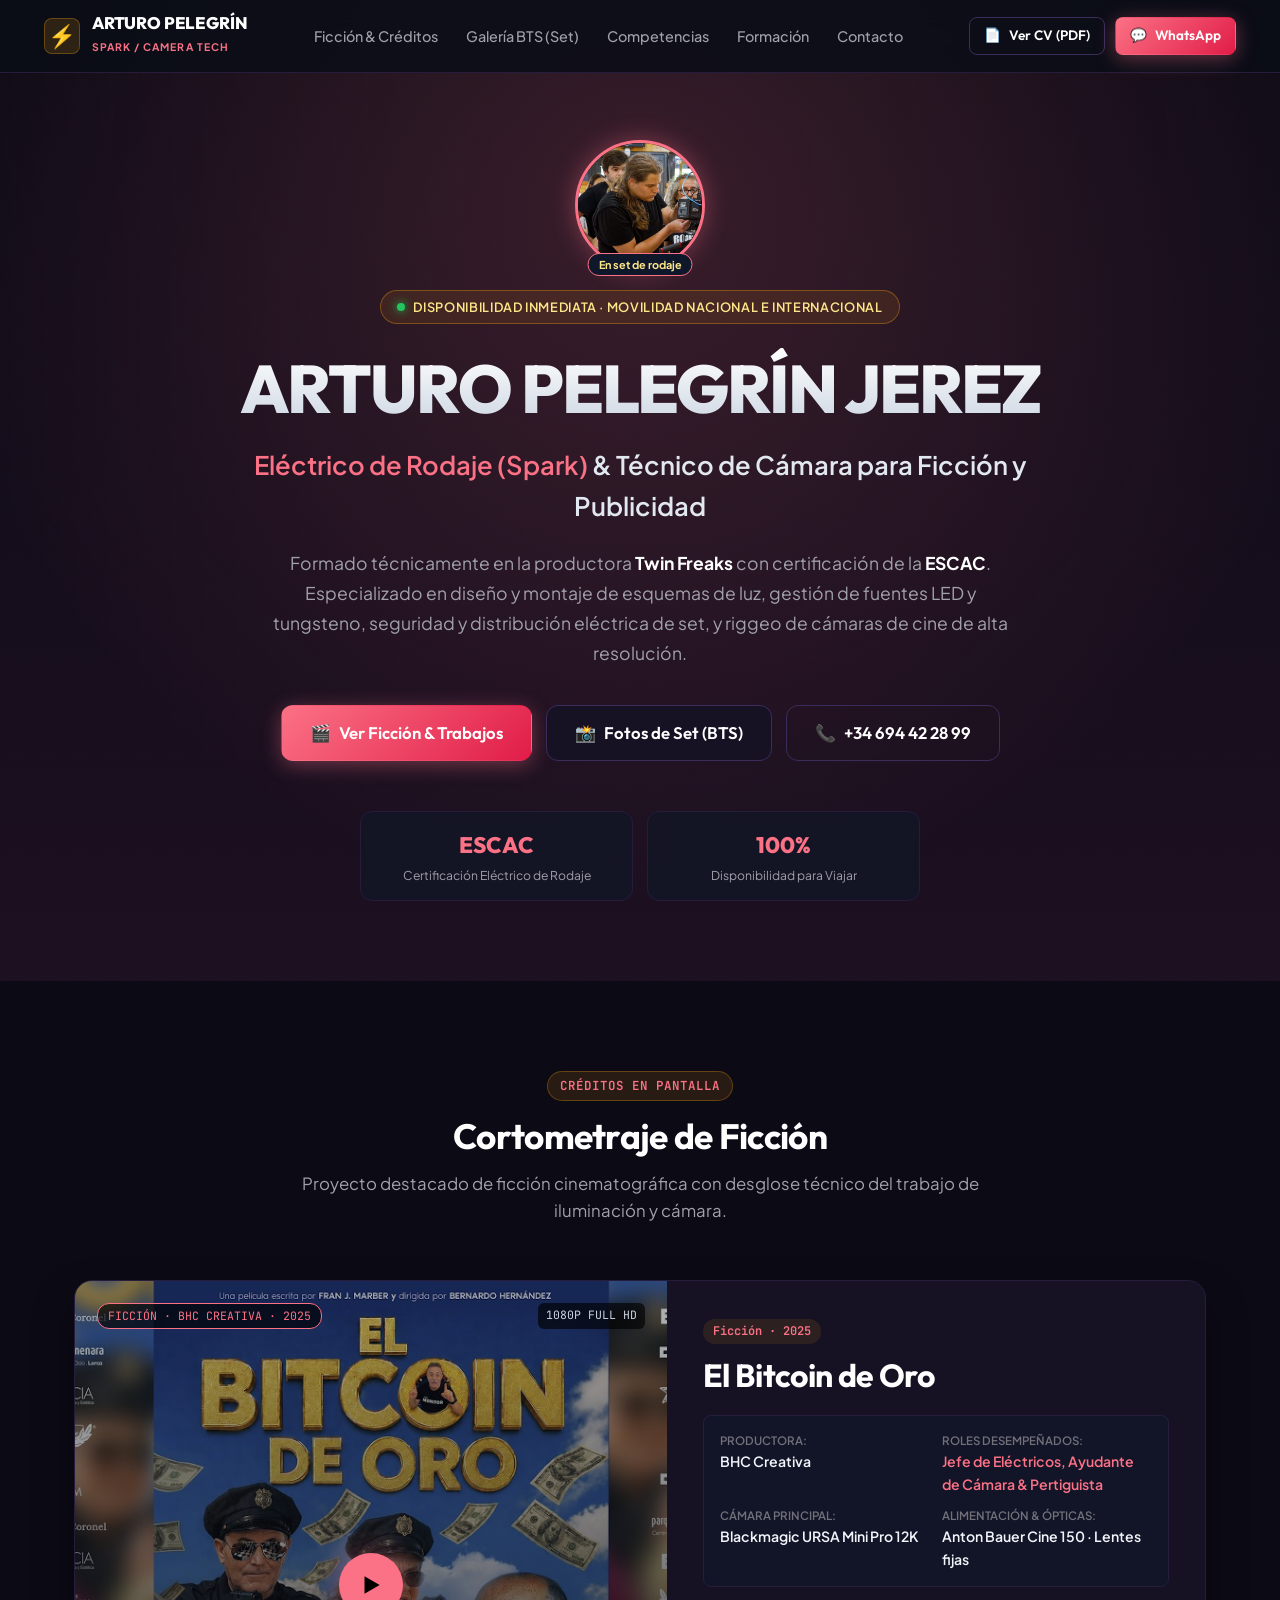
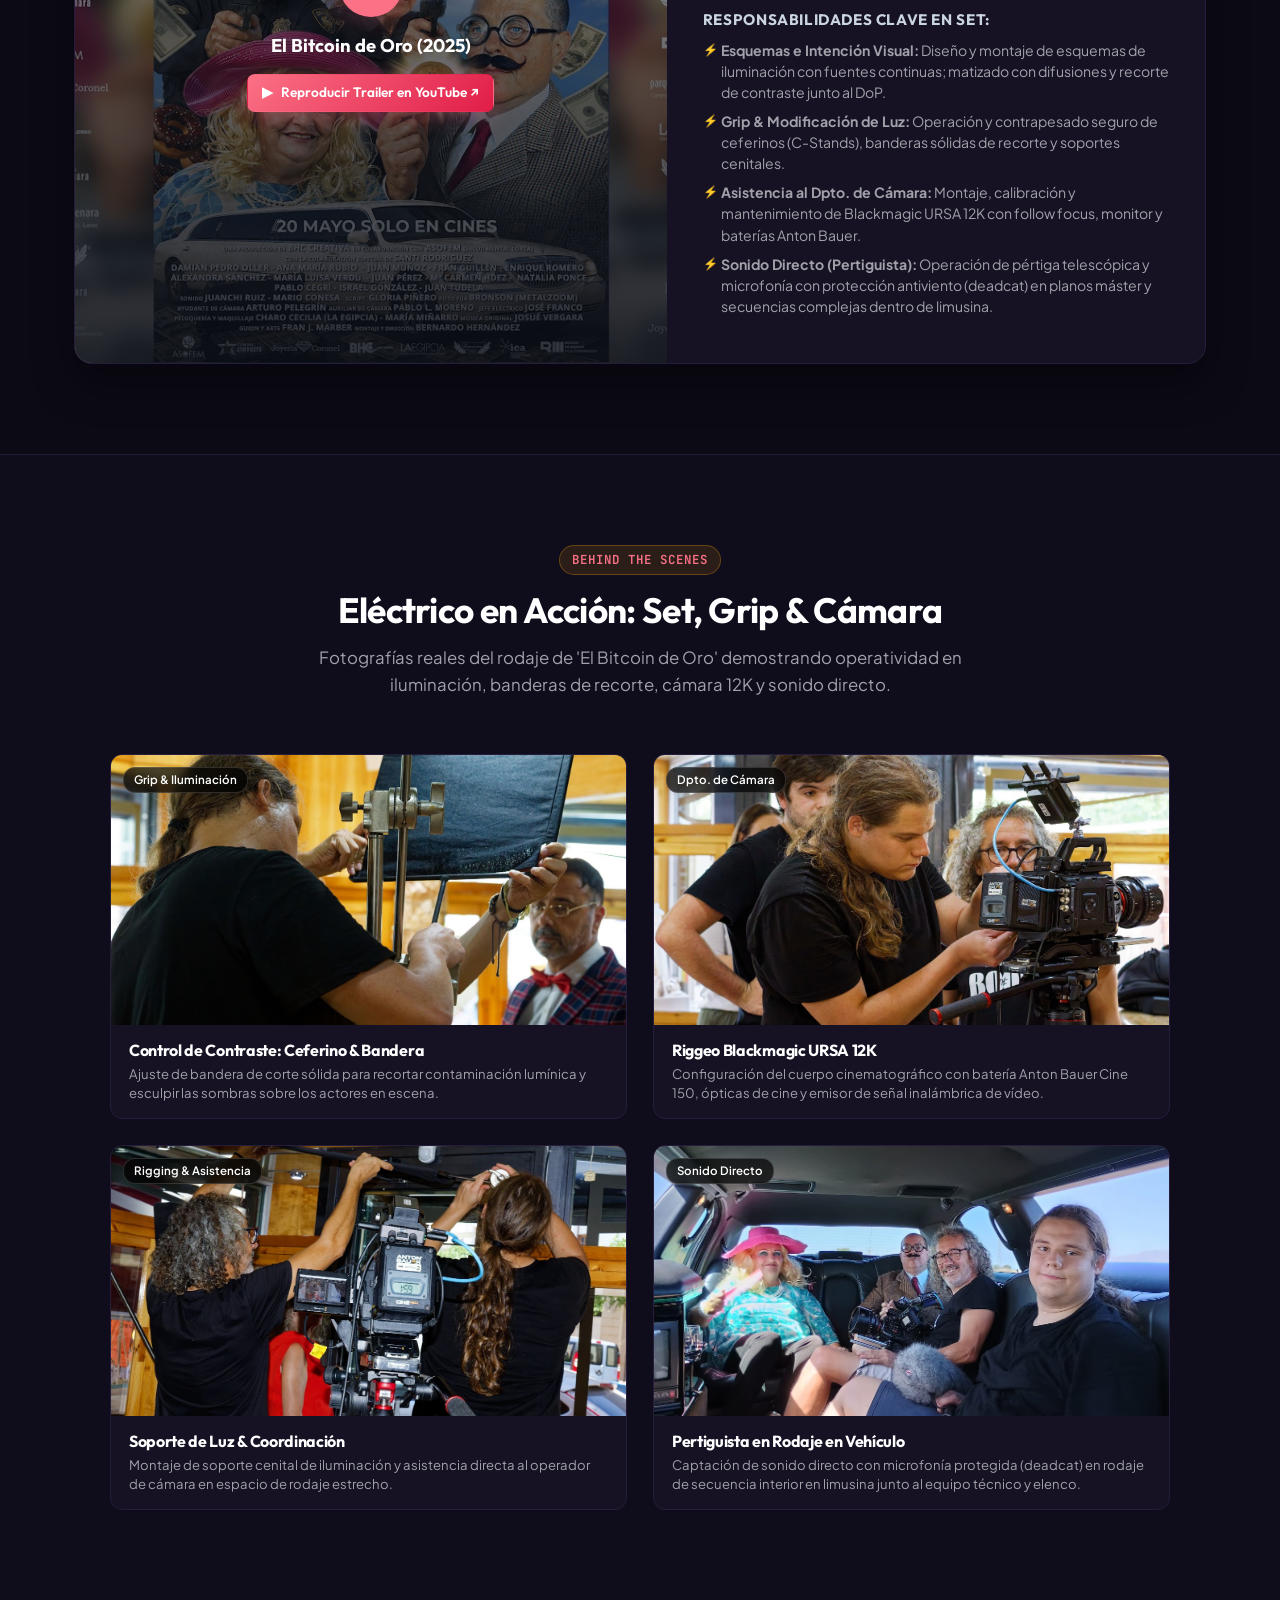
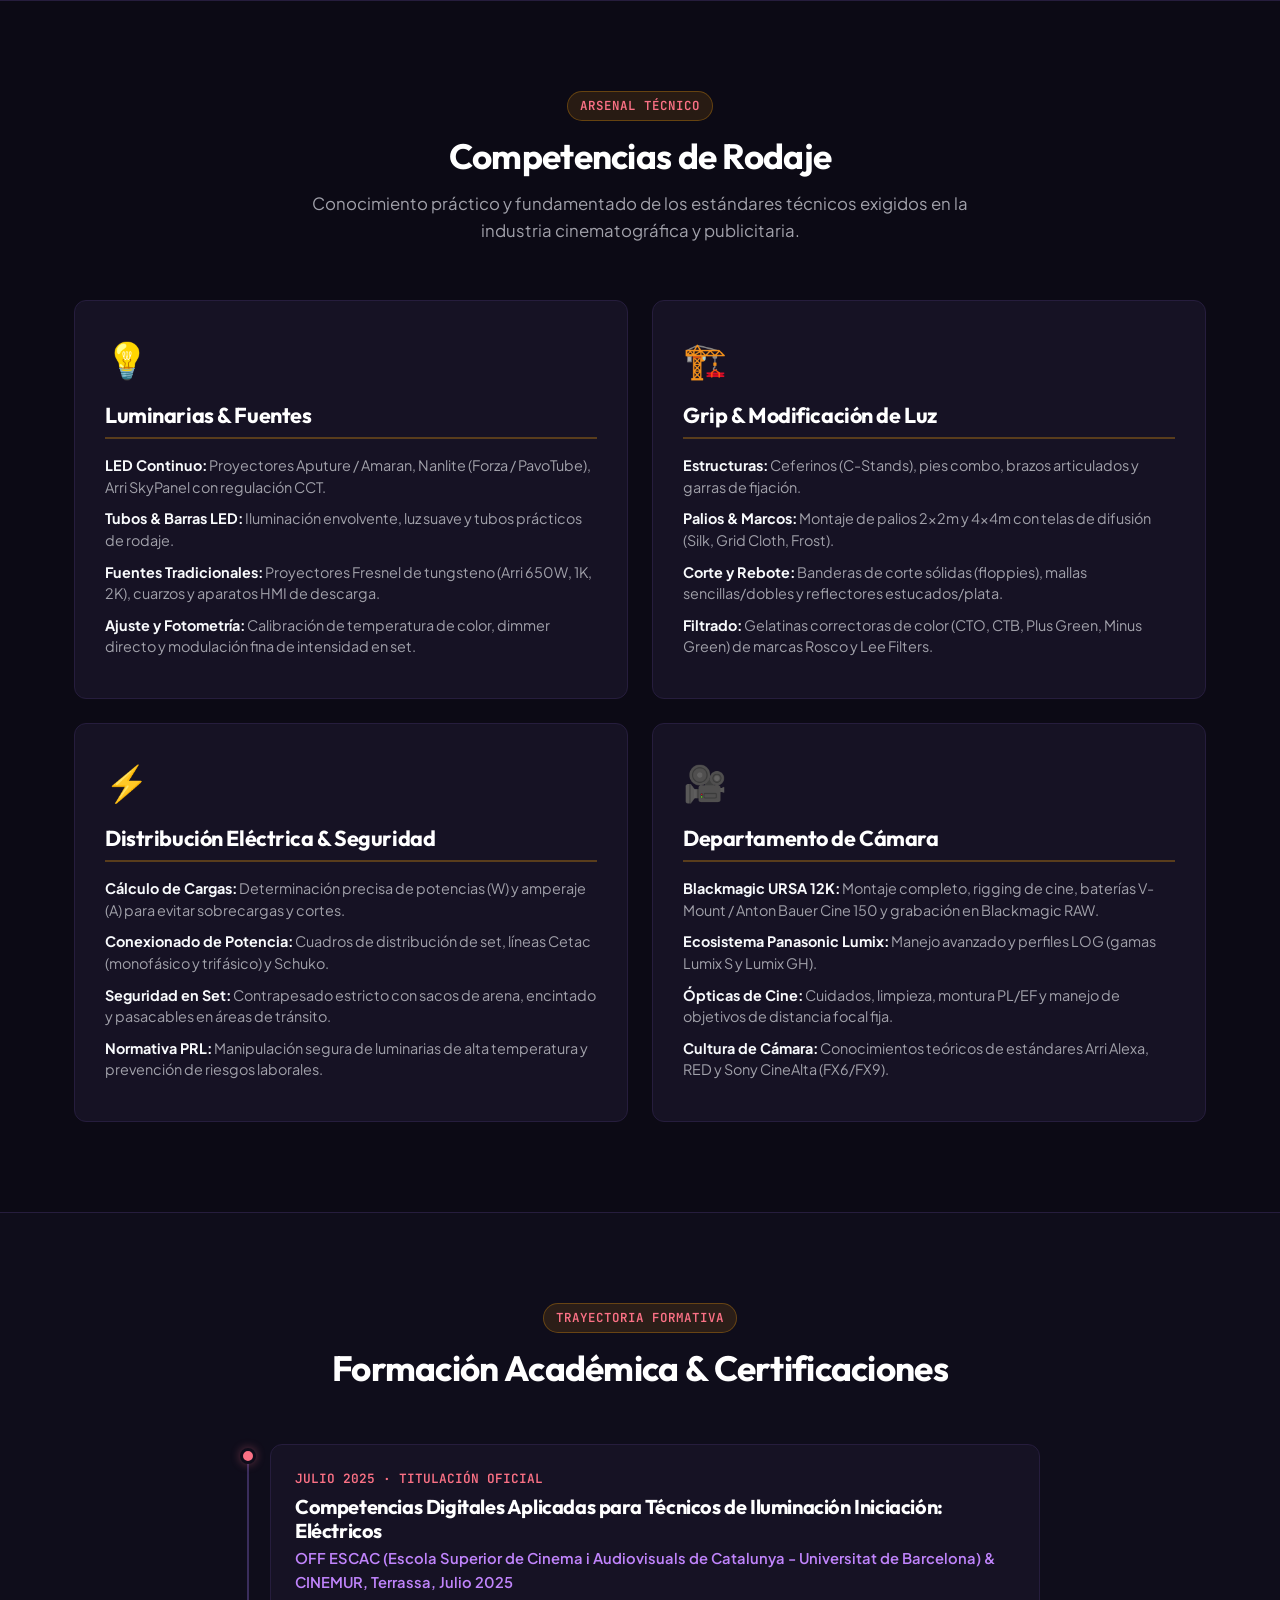
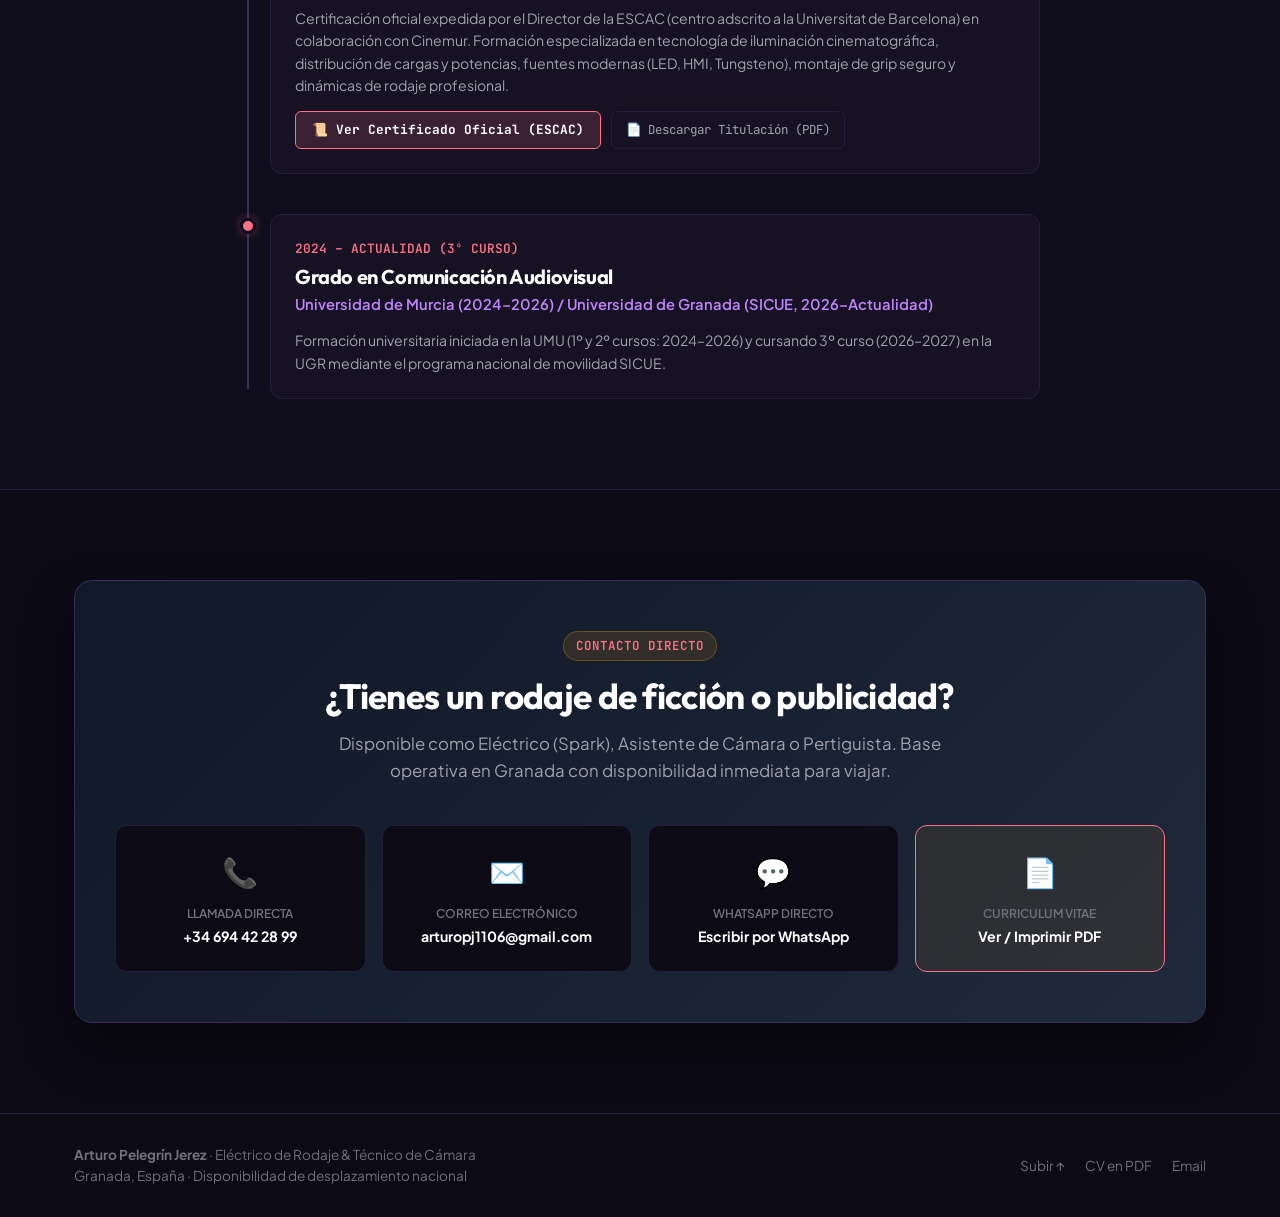
==== commit ced9ab76: "Add files via upload" ====
--- a/index.html
+++ b/index.html
@@ -93,14 +93,6 @@
           <div class="stat-label">Certificación Eléctrico de Rodaje</div>
         </div>
         <div class="stat-card">
-          <div class="stat-number">12K</div>
-          <div class="stat-label">Blackmagic URSA & Cine Lenses</div>
-        </div>
-        <div class="stat-card">
-          <div class="stat-number">GRIP</div>
-          <div class="stat-label">Ceferinos, Banderas & Palios</div>
-        </div>
-        <div class="stat-card">
           <div class="stat-number">100%</div>
           <div class="stat-label">Disponibilidad para Viajar</div>
         </div>
--- a/styles.css
+++ b/styles.css
@@ -409,9 +409,9 @@
 
 .hero-stats {
   display: grid;
-  grid-template-columns: repeat(4, 1fr);
+  grid-template-columns: repeat(2, 1fr);
   gap: 14px;
-  max-width: 840px;
+  max-width: 560px;
   margin: 0 auto;
 }
 
